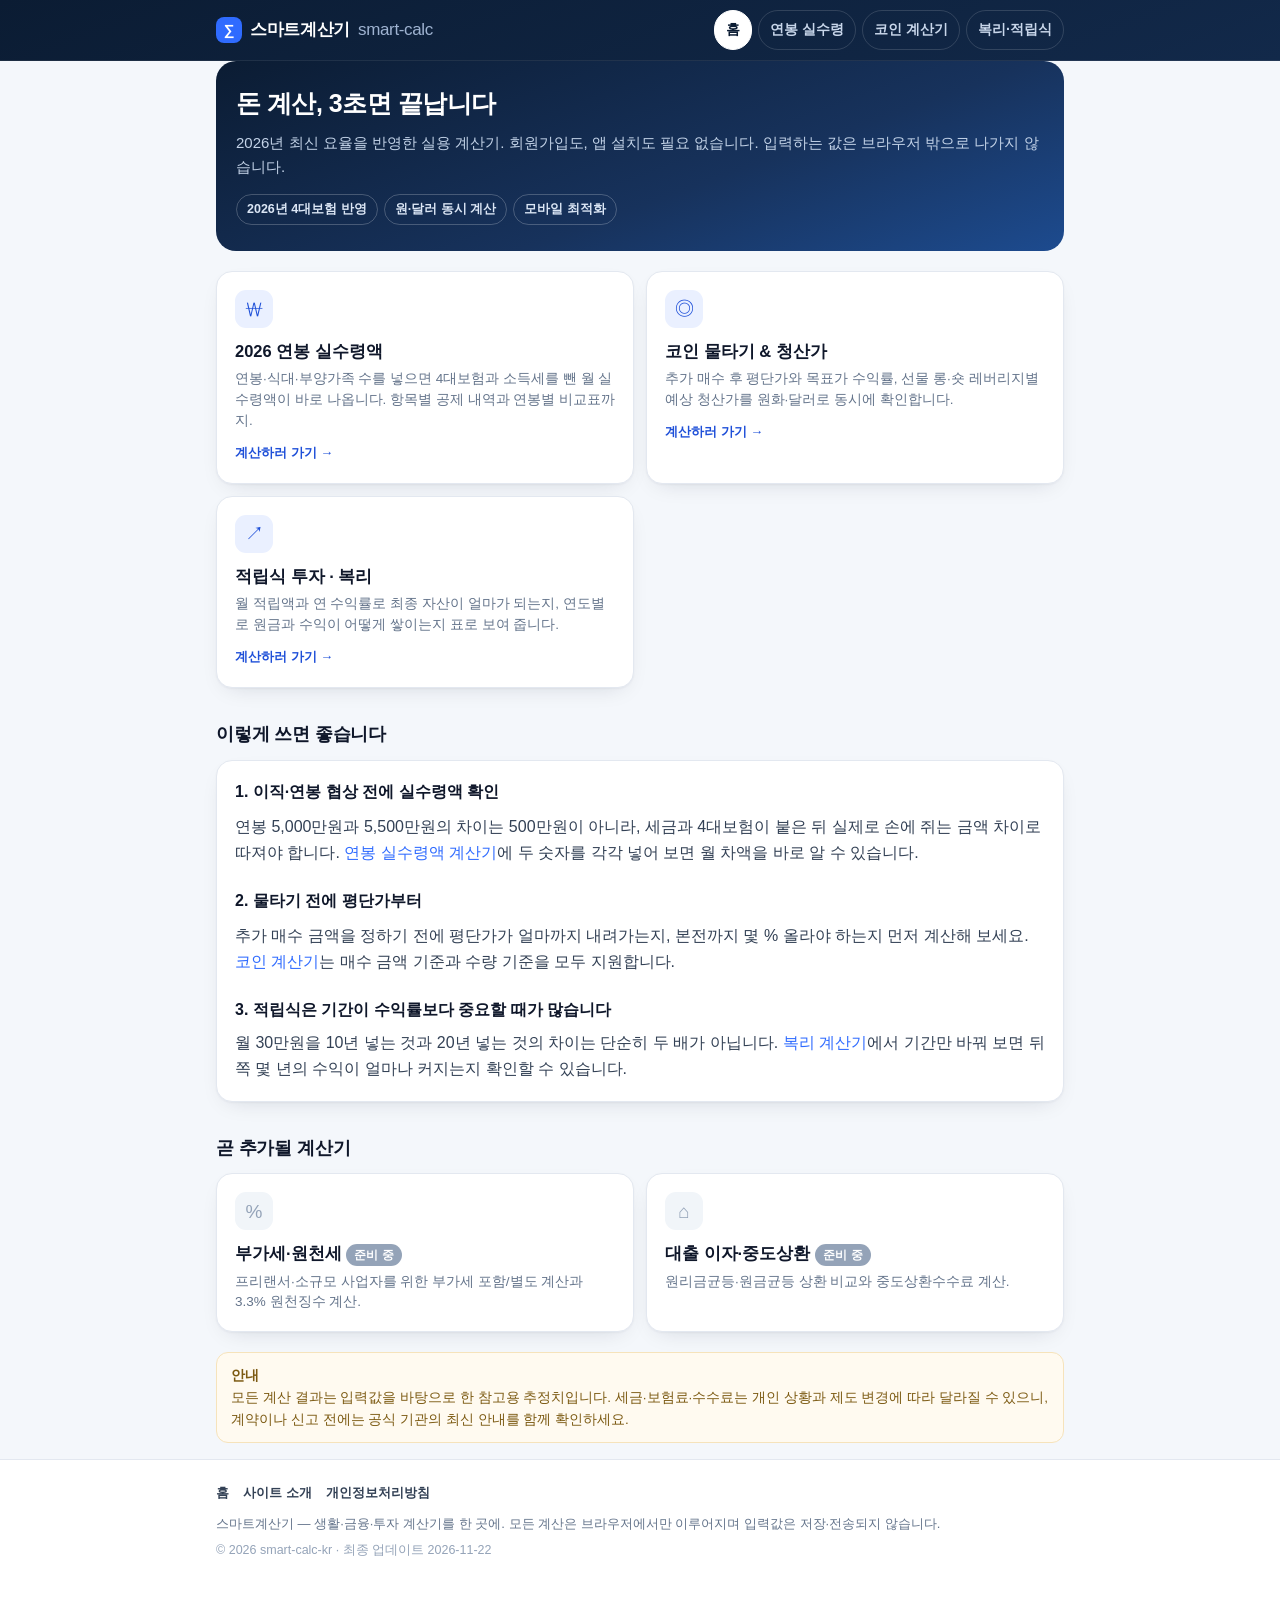
==== index.html @ 88659770 "스마트계산기: 2026 연봉 실수령·코인·복리 계산기 3종과 사이트 골격 추가 - salary: 4대보험(국민연금 9.5%·건강 7.19%·장기요양·고용 0.9%) + 간이세액표 " ====
<!DOCTYPE html>
<html lang="ko">
<head>
<meta charset="utf-8">
<meta name="viewport" content="width=device-width, initial-scale=1">
<title>스마트계산기 — 연봉 실수령액·코인·복리 계산기 모음</title>
<meta name="description" content="연봉 실수령액, 코인 물타기 평단가와 선물 청산가, 적립식 투자 복리까지. 2026년 최신 요율로 바로 계산하는 무료 생활·금융·투자 계산기 3종을 한 화면에서.">
<link rel="canonical" href="https://psh613.github.io/smart-calc-kr/">
<meta name="robots" content="index,follow">
<meta property="og:type" content="website">
<meta property="og:title" content="스마트계산기 — 연봉 실수령액·코인·복리 계산기">
<meta property="og:description" content="2026년 요율 기준 연봉 실수령액, 코인 평단가·청산가, 복리 자산을 무료로 계산하세요.">
<meta property="og:url" content="https://psh613.github.io/smart-calc-kr/">
<meta property="og:site_name" content="스마트계산기">
<meta property="og:locale" content="ko_KR">
<link rel="icon" href="favicon.svg" type="image/svg+xml">
<link rel="stylesheet" href="assets/style.css">
<script type="application/ld+json">
{
  "@context": "https://schema.org",
  "@type": "WebSite",
  "name": "스마트계산기",
  "alternateName": "smart-calc-kr",
  "url": "https://psh613.github.io/smart-calc-kr/",
  "inLanguage": "ko",
  "description": "연봉 실수령액, 코인 평단가·선물 청산가, 적립식 투자 복리 계산기를 제공하는 무료 계산기 사이트."
}
</script>
</head>
<body>
<header class="site-header">
  <div class="wrap header-inner">
    <a class="brand" href="index.html"><span class="brand-mark">∑</span>스마트계산기 <span class="thin">smart-calc</span></a>
    <nav class="site-nav" aria-label="주요 계산기">
      <a href="index.html" aria-current="page">홈</a>
      <a href="salary.html">연봉 실수령</a>
      <a href="crypto.html">코인 계산기</a>
      <a href="compound.html">복리·적립식</a>
    </nav>
  </div>
</header>

<main class="wrap">
  <section class="hero">
    <h1>돈 계산, 3초면 끝납니다</h1>
    <p>2026년 최신 요율을 반영한 실용 계산기. 회원가입도, 앱 설치도 필요 없습니다. 입력하는 값은 브라우저 밖으로 나가지 않습니다.</p>
    <div class="hero-tags"><span>2026년 4대보험 반영</span><span>원·달러 동시 계산</span><span>모바일 최적화</span></div>
  </section>

  <div class="tool-grid">
    <a class="tool" href="salary.html">
      <span class="ico">₩</span>
      <h3>2026 연봉 실수령액</h3>
      <p>연봉·식대·부양가족 수를 넣으면 4대보험과 소득세를 뺀 월 실수령액이 바로 나옵니다. 항목별 공제 내역과 연봉별 비교표까지.</p>
      <span class="go">계산하러 가기 →</span>
    </a>
    <a class="tool" href="crypto.html">
      <span class="ico">◎</span>
      <h3>코인 물타기 &amp; 청산가</h3>
      <p>추가 매수 후 평단가와 목표가 수익률, 선물 롱·숏 레버리지별 예상 청산가를 원화·달러로 동시에 확인합니다.</p>
      <span class="go">계산하러 가기 →</span>
    </a>
    <a class="tool" href="compound.html">
      <span class="ico">↗</span>
      <h3>적립식 투자 · 복리</h3>
      <p>월 적립액과 연 수익률로 최종 자산이 얼마가 되는지, 연도별로 원금과 수익이 어떻게 쌓이는지 표로 보여 줍니다.</p>
      <span class="go">계산하러 가기 →</span>
    </a>
  </div>

  <h2>이렇게 쓰면 좋습니다</h2>
  <div class="card">
    <h3 style="margin-top:0">1. 이직·연봉 협상 전에 실수령액 확인</h3>
    <p>연봉 5,000만원과 5,500만원의 차이는 500만원이 아니라, 세금과 4대보험이 붙은 뒤 실제로 손에 쥐는 금액 차이로 따져야 합니다. <a href="salary.html">연봉 실수령액 계산기</a>에 두 숫자를 각각 넣어 보면 월 차액을 바로 알 수 있습니다.</p>
    <h3>2. 물타기 전에 평단가부터</h3>
    <p>추가 매수 금액을 정하기 전에 평단가가 얼마까지 내려가는지, 본전까지 몇 % 올라야 하는지 먼저 계산해 보세요. <a href="crypto.html">코인 계산기</a>는 매수 금액 기준과 수량 기준을 모두 지원합니다.</p>
    <h3 style="margin-bottom:6px">3. 적립식은 기간이 수익률보다 중요할 때가 많습니다</h3>
    <p style="margin-bottom:0">월 30만원을 10년 넣는 것과 20년 넣는 것의 차이는 단순히 두 배가 아닙니다. <a href="compound.html">복리 계산기</a>에서 기간만 바꿔 보면 뒤쪽 몇 년의 수익이 얼마나 커지는지 확인할 수 있습니다.</p>
  </div>

  <h2>곧 추가될 계산기</h2>
  <div class="tool-grid">
    <div class="tool" style="cursor:default">
      <span class="ico" style="background:#f1f5f9;color:#94a3b8">%</span>
      <h3>부가세·원천세 <span class="pill gray">준비 중</span></h3>
      <p>프리랜서·소규모 사업자를 위한 부가세 포함/별도 계산과 3.3% 원천징수 계산.</p>
    </div>
    <div class="tool" style="cursor:default">
      <span class="ico" style="background:#f1f5f9;color:#94a3b8">⌂</span>
      <h3>대출 이자·중도상환 <span class="pill gray">준비 중</span></h3>
      <p>원리금균등·원금균등 상환 비교와 중도상환수수료 계산.</p>
    </div>
  </div>

  <div class="notice" style="margin-top:20px">
    <strong>안내</strong><br>
    모든 계산 결과는 입력값을 바탕으로 한 참고용 추정치입니다. 세금·보험료·수수료는 개인 상황과 제도 변경에 따라 달라질 수 있으니, 계약이나 신고 전에는 공식 기관의 최신 안내를 함께 확인하세요.
  </div>
</main>

<footer class="site-footer">
  <div class="wrap">
    <nav class="footer-nav" aria-label="사이트 정보">
      <a href="index.html">홈</a>
      <a href="about.html">사이트 소개</a>
      <a href="privacy.html">개인정보처리방침</a>
    </nav>
    <p>스마트계산기 — 생활·금융·투자 계산기를 한 곳에. 모든 계산은 브라우저에서만 이루어지며 입력값은 저장·전송되지 않습니다.</p>
    <p class="copy">© <span id="year">2026</span> smart-calc-kr · 최종 업데이트 2026-11-22</p>
  </div>
</footer>

<script>document.getElementById('year').textContent = new Date().getFullYear();</script>
</body>
</html>
---- assets/style.css ----
/* smart-calc-kr — 공용 스타일 (모바일 우선) */
:root{
  --navy:#0b1c33;
  --navy-2:#12294a;
  --ink:#0f172a;
  --body:#334155;
  --muted:#64748b;
  --line:#e3e8f0;
  --bg:#f4f7fb;
  --card:#ffffff;
  --accent:#2f6bff;
  --accent-dark:#1e4fd8;
  --accent-soft:#eaf0ff;
  --green:#0e9f6e;
  --red:#e0435c;
  --amber:#b45309;
  --radius:16px;
  --shadow:0 1px 2px rgba(15,23,42,.04), 0 8px 24px -12px rgba(15,23,42,.18);
}
*{box-sizing:border-box}
html{-webkit-text-size-adjust:100%}
body{
  margin:0;
  background:var(--bg);
  color:var(--body);
  font-family:-apple-system,BlinkMacSystemFont,"Apple SD Gothic Neo","Pretendard","Malgun Gothic","Segoe UI",Roboto,"Helvetica Neue",Arial,sans-serif;
  font-size:16px;
  line-height:1.65;
  -webkit-font-smoothing:antialiased;
}
a{color:var(--accent);text-decoration:none}
a:hover{text-decoration:underline}
.wrap{width:100%;max-width:880px;margin:0 auto;padding:0 16px}

/* ── 헤더 ───────────────────────────────────────────── */
.site-header{
  background:linear-gradient(160deg,var(--navy) 0%,var(--navy-2) 100%);
  color:#fff;
  border-bottom:1px solid rgba(255,255,255,.08);
}
.header-inner{display:flex;align-items:center;justify-content:space-between;gap:12px;min-height:60px;padding-top:10px;padding-bottom:10px;flex-wrap:wrap}
.brand{display:inline-flex;align-items:center;gap:8px;color:#fff;font-weight:800;font-size:17px;letter-spacing:-.02em}
.brand:hover{text-decoration:none}
.brand-mark{
  display:inline-flex;align-items:center;justify-content:center;
  width:26px;height:26px;border-radius:8px;
  background:var(--accent);color:#fff;font-size:15px;font-weight:800;
}
.brand .thin{font-weight:500;color:#9fb3d1}
.site-nav{display:flex;gap:6px;flex-wrap:wrap}
.site-nav a{
  color:#c8d6ea;font-size:14px;font-weight:600;
  padding:7px 11px;border-radius:999px;border:1px solid rgba(255,255,255,.14);
  white-space:nowrap;
}
.site-nav a:hover{background:rgba(255,255,255,.08);color:#fff;text-decoration:none}
.site-nav a[aria-current="page"]{background:#fff;color:var(--navy);border-color:#fff}

/* ── 본문 ───────────────────────────────────────────── */
main{padding:22px 0 40px}
.page-head{margin:0 0 18px}
.eyebrow{
  display:inline-block;font-size:12px;font-weight:700;letter-spacing:.04em;
  color:var(--accent-dark);background:var(--accent-soft);
  padding:4px 10px;border-radius:999px;margin-bottom:10px;
}
h1{font-size:23px;line-height:1.34;letter-spacing:-.02em;color:var(--ink);margin:0 0 8px;font-weight:800}
.lede{margin:0;font-size:15px;color:var(--muted)}
h2{font-size:18px;letter-spacing:-.01em;color:var(--ink);margin:32px 0 10px;font-weight:800}
h3{font-size:16px;color:var(--ink);margin:22px 0 8px;font-weight:700}
p{margin:0 0 12px}
ul,ol{margin:0 0 14px;padding-left:20px}
li{margin:3px 0}

.card{
  background:var(--card);border:1px solid var(--line);border-radius:var(--radius);
  box-shadow:var(--shadow);padding:18px;margin:0 0 16px;
}
.card + .card{margin-top:14px}
.card-tight{padding:14px}

/* ── 폼 ─────────────────────────────────────────────── */
.field{margin-bottom:14px}
.field:last-child{margin-bottom:0}
.field label,.field .label{display:block;font-size:14px;font-weight:700;color:var(--ink);margin-bottom:6px}
.field .hint{display:block;font-size:12.5px;color:var(--muted);font-weight:400;margin-top:3px;line-height:1.5}
.input-wrap{position:relative;display:flex;align-items:center}
input[type=number],input[type=text],select{
  width:100%;appearance:none;background:#fff;color:var(--ink);
  border:1.5px solid var(--line);border-radius:12px;
  padding:12px 14px;font-size:17px;font-weight:700;
  font-variant-numeric:tabular-nums;
  font-family:inherit;
  transition:border-color .15s,box-shadow .15s;
}
select{font-size:16px;font-weight:600;background-image:none}
input[type=number]:focus,input[type=text]:focus,select:focus{
  outline:none;border-color:var(--accent);box-shadow:0 0 0 3px rgba(47,107,255,.14);
}
input.unit{padding-right:44px}
.unit-suffix{
  position:absolute;right:14px;font-size:14px;font-weight:700;color:var(--muted);pointer-events:none;
}
.chips{display:flex;gap:6px;flex-wrap:wrap;margin-top:8px}
.chip{
  border:1px solid var(--line);background:#fff;color:var(--body);
  border-radius:999px;padding:6px 11px;font-size:13px;font-weight:600;
  cursor:pointer;font-family:inherit;
}
.chip:hover{border-color:var(--accent);color:var(--accent-dark);background:var(--accent-soft)}
.chip[aria-pressed="true"]{background:var(--accent);border-color:var(--accent);color:#fff}
.grid-2{display:grid;grid-template-columns:1fr;gap:0 14px}
@media(min-width:620px){.grid-2{grid-template-columns:1fr 1fr}}
.segmented{display:inline-flex;background:#f1f5f9;border-radius:12px;padding:4px;gap:4px;width:100%}
.segmented button{
  flex:1;border:0;background:transparent;color:var(--body);
  font-family:inherit;font-size:14px;font-weight:700;padding:9px 10px;border-radius:9px;cursor:pointer;
}
.segmented button[aria-pressed="true"]{background:#fff;color:var(--navy);box-shadow:0 1px 3px rgba(15,23,42,.14)}

/* ── 결과 ───────────────────────────────────────────── */
.result{
  background:linear-gradient(160deg,var(--navy) 0%,#17325c 100%);
  color:#fff;border-radius:var(--radius);padding:20px;margin:0 0 16px;
  box-shadow:0 12px 30px -18px rgba(11,28,51,.7);
}
.result .result-label{display:block;font-size:13.5px;font-weight:600;color:#9fb3d1;letter-spacing:.01em}
.result .result-value{
  display:block;font-size:33px;font-weight:800;letter-spacing:-.03em;line-height:1.2;
  font-variant-numeric:tabular-nums;margin:6px 0 2px;word-break:break-all;
}
.result .result-value small{font-size:17px;font-weight:700;margin-left:2px;color:#c9d7ea}
.result .result-sub{display:block;font-size:14px;color:#a9bcd6;font-variant-numeric:tabular-nums}
.result-grid{display:grid;grid-template-columns:1fr 1fr;gap:10px;margin-top:16px;padding-top:14px;border-top:1px solid rgba(255,255,255,.14)}
.result-grid div span{display:block;font-size:12.5px;color:#9fb3d1;font-weight:600}
.result-grid div strong{display:block;font-size:16px;font-weight:800;font-variant-numeric:tabular-nums;color:#fff;margin-top:2px}

/* ── 표 ─────────────────────────────────────────────── */
.table-wrap{overflow-x:auto;-webkit-overflow-scrolling:touch;margin:0 -4px}
table{width:100%;border-collapse:collapse;font-size:14.5px;font-variant-numeric:tabular-nums}
caption{text-align:left;font-size:13px;color:var(--muted);padding:0 4px 8px}
th,td{padding:9px 8px;border-bottom:1px solid var(--line);text-align:right;white-space:nowrap}
th:first-child,td:first-child{text-align:left;white-space:normal}
thead th{font-size:12.5px;color:var(--muted);font-weight:700;border-bottom:1.5px solid var(--line);background:#fafbfe}
tbody tr:last-child td{border-bottom:0}
tr.total td{font-weight:800;color:var(--ink);background:#f8faff;border-top:1.5px solid var(--line)}
tr.muted td{color:var(--muted)}
.data-note{font-size:12.5px;color:var(--muted);margin:10px 0 0;line-height:1.55}

/* ── 허브 카드 ──────────────────────────────────────── */
.hero{
  background:linear-gradient(160deg,var(--navy) 0%,#17325c 60%,#1d4b8f 100%);
  color:#fff;border-radius:20px;padding:26px 20px;margin:0 0 20px;
}
.hero h1{color:#fff;font-size:25px;margin:0 0 10px}
.hero p{color:#c3d3e8;font-size:15px;margin:0}
.hero .hero-tags{display:flex;gap:6px;flex-wrap:wrap;margin-top:14px}
.hero .hero-tags span{font-size:12.5px;font-weight:700;color:#dbe6f5;border:1px solid rgba(255,255,255,.22);border-radius:999px;padding:4px 10px}
.tool-grid{display:grid;grid-template-columns:1fr;gap:12px}
@media(min-width:620px){.tool-grid{grid-template-columns:1fr 1fr}}
.tool{
  display:block;background:#fff;border:1px solid var(--line);border-radius:var(--radius);
  padding:18px;box-shadow:var(--shadow);color:inherit;
  transition:transform .15s,box-shadow .15s,border-color .15s;
}
.tool:hover{text-decoration:none;transform:translateY(-2px);border-color:#c9d8f7;box-shadow:0 14px 28px -18px rgba(15,23,42,.35)}
.tool .ico{
  display:inline-flex;align-items:center;justify-content:center;width:38px;height:38px;
  border-radius:11px;background:var(--accent-soft);color:var(--accent-dark);font-size:19px;margin-bottom:10px;
}
.tool h3{margin:0 0 4px;font-size:16.5px;color:var(--ink)}
.tool p{margin:0;font-size:13.5px;color:var(--muted);line-height:1.55}
.tool .go{display:inline-block;margin-top:10px;font-size:13px;font-weight:700;color:var(--accent-dark)}

/* ── FAQ ────────────────────────────────────────────── */
details.faq{background:#fff;border:1px solid var(--line);border-radius:12px;padding:0;margin:0 0 8px;box-shadow:none}
details.faq summary{
  cursor:pointer;padding:13px 15px;font-weight:700;color:var(--ink);font-size:14.5px;
  list-style:none;display:flex;justify-content:space-between;gap:12px;align-items:center;
}
details.faq summary::-webkit-details-marker{display:none}
details.faq summary::after{content:"+";color:var(--muted);font-weight:800;font-size:18px;line-height:1}
details.faq[open] summary::after{content:"−"}
details.faq .faq-body{padding:0 15px 14px;font-size:14px;color:var(--body)}
details.faq .faq-body p:last-child{margin-bottom:0}

.notice{
  background:#fffaf0;border:1px solid #f6e3bb;border-radius:12px;
  padding:12px 14px;font-size:13.5px;color:#7c5a12;margin:0 0 16px;line-height:1.6;
}
.notice strong{color:#7c5a12}
.pill{display:inline-block;font-size:11.5px;font-weight:800;letter-spacing:.02em;color:#fff;background:var(--green);border-radius:999px;padding:2px 8px;vertical-align:middle}
.pill.gray{background:#94a3b8}

/* ── 푸터 ───────────────────────────────────────────── */
.site-footer{
  border-top:1px solid var(--line);background:#fff;padding:22px 0 34px;font-size:13px;color:var(--muted);
}
.site-footer .footer-nav{display:flex;gap:14px;flex-wrap:wrap;margin-bottom:10px}
.site-footer a{color:var(--body);font-weight:600}
.site-footer p{margin:0 0 6px;line-height:1.6}
.site-footer .copy{color:#94a3b8;font-size:12.5px}
.sr-only{position:absolute;width:1px;height:1px;padding:0;margin:-1px;overflow:hidden;clip:rect(0,0,0,0);white-space:nowrap;border:0}
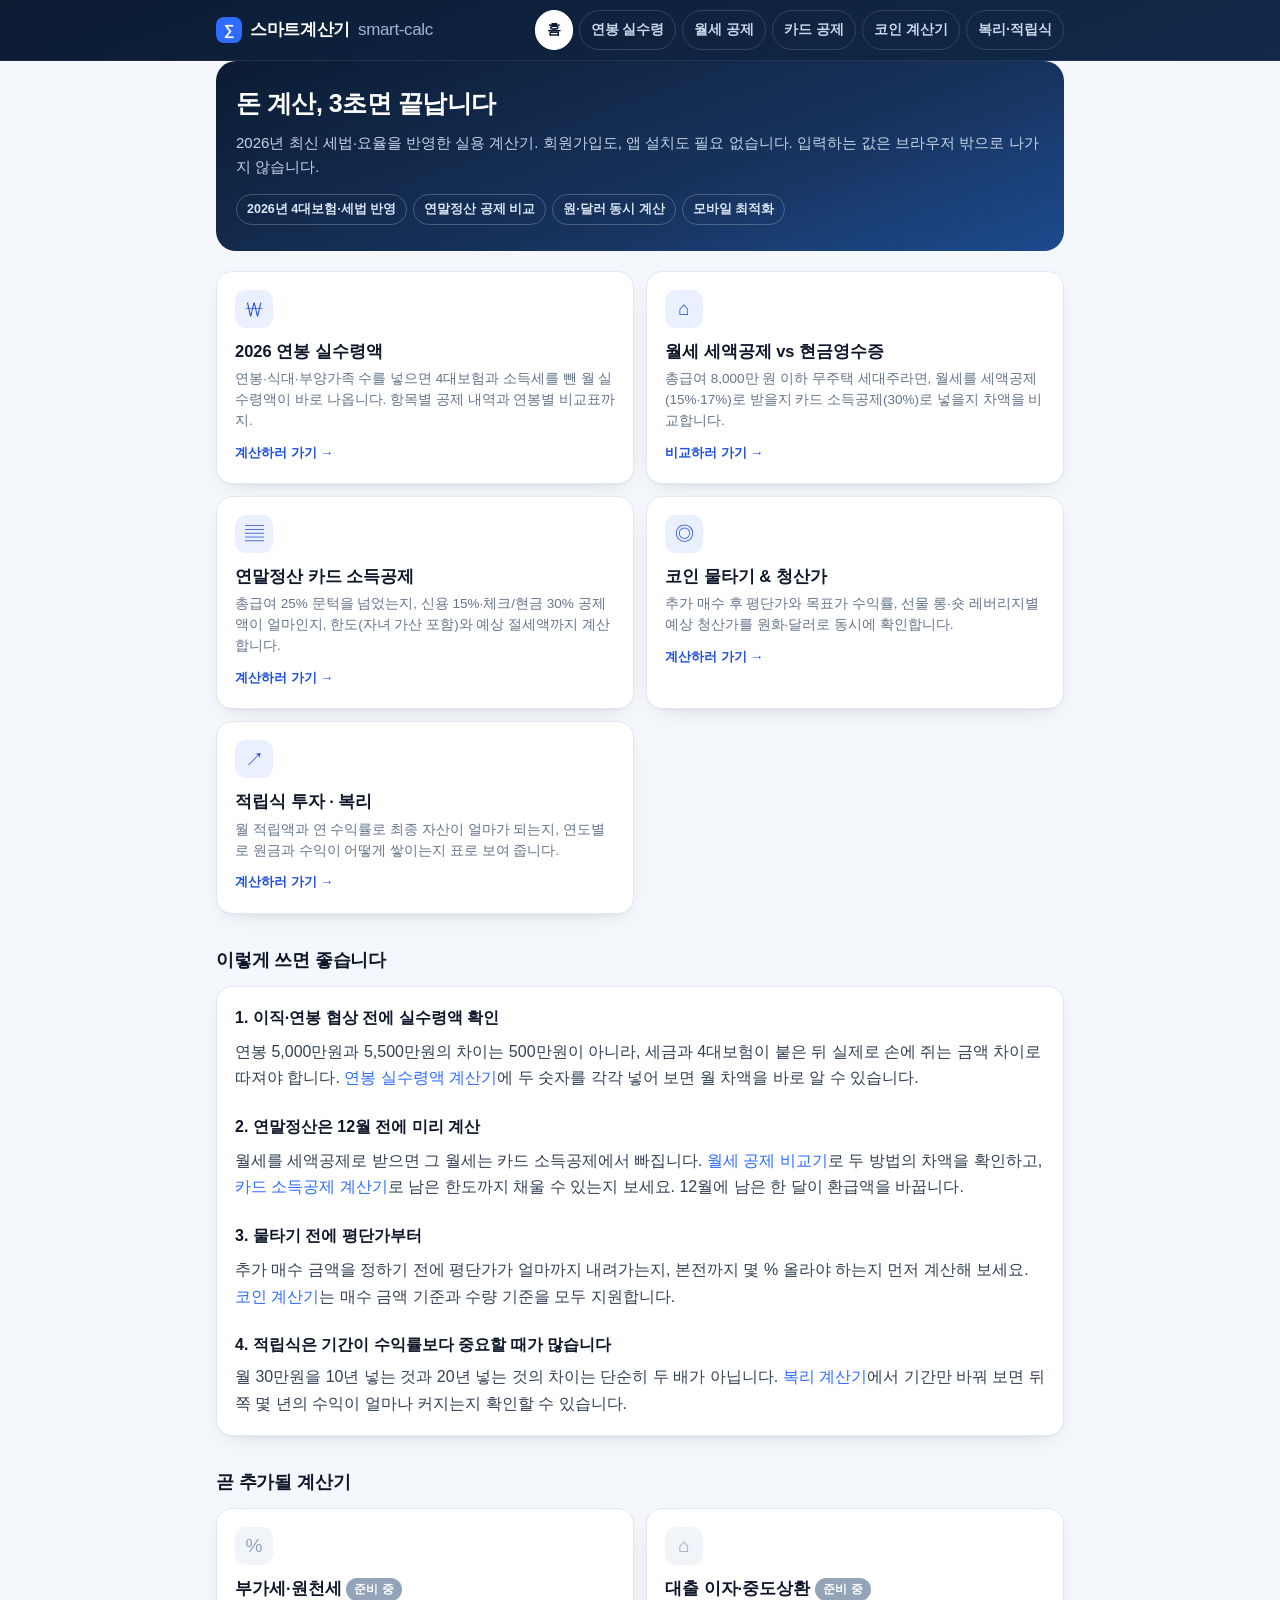
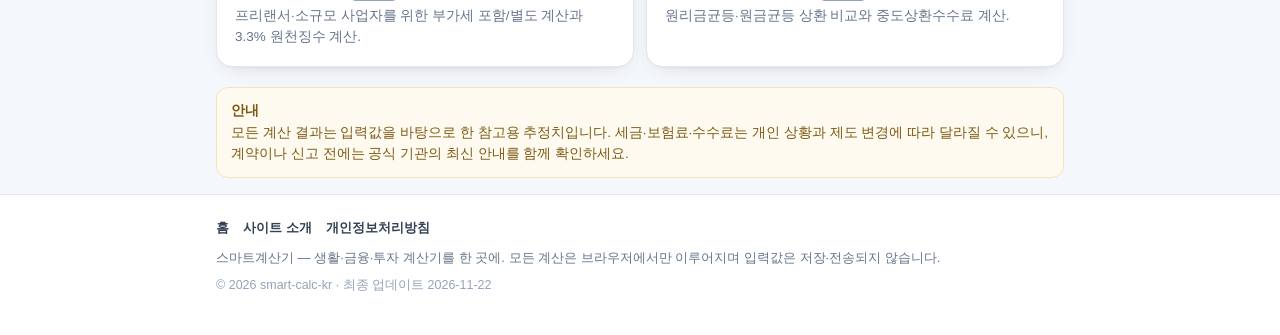
==== commit e0f0c60e: "연말정산 계산기 2종 추가: 월세 세액공제 vs 현금영수증 비교, 카드 소득공제 시뮬레이터 - rent-tax.html: 총급여·연 월세액으로 월세 세액공제(15%/17%, 연 1" ====
--- a/index.html
+++ b/index.html
@@ -3,14 +3,14 @@
 <head>
 <meta charset="utf-8">
 <meta name="viewport" content="width=device-width, initial-scale=1">
-<title>스마트계산기 — 연봉 실수령액·코인·복리 계산기 모음</title>
-<meta name="description" content="연봉 실수령액, 코인 물타기 평단가와 선물 청산가, 적립식 투자 복리까지. 2026년 최신 요율로 바로 계산하는 무료 생활·금융·투자 계산기 3종을 한 화면에서.">
-<link rel="canonical" href="https://psh613.github.io/smart-calc-kr/">
+<title>스마트계산기 — 연봉 실수령액·연말정산·코인·복리 계산기 모음</title>
+<meta name="description" content="연봉 실수령액, 월세 세액공제 vs 현금영수증, 카드 소득공제, 코인 물타기·선물 청산가, 적립식 복리까지. 2026년 최신 세법·요율로 바로 계산하는 무료 생활·금융·투자 계산기 5종을 한 화면에서.">
+<link rel="canonical" href="https://smart-calc-kr.pages.dev/">
 <meta name="robots" content="index,follow">
 <meta property="og:type" content="website">
-<meta property="og:title" content="스마트계산기 — 연봉 실수령액·코인·복리 계산기">
-<meta property="og:description" content="2026년 요율 기준 연봉 실수령액, 코인 평단가·청산가, 복리 자산을 무료로 계산하세요.">
-<meta property="og:url" content="https://psh613.github.io/smart-calc-kr/">
+<meta property="og:title" content="스마트계산기 — 연봉 실수령액·연말정산·코인·복리 계산기">
+<meta property="og:description" content="2026년 요율 기준 연봉 실수령액, 연말정산 공제, 코인 평단가·청산가, 복리 자산을 무료로 계산하세요.">
+<meta property="og:url" content="https://smart-calc-kr.pages.dev/">
 <meta property="og:site_name" content="스마트계산기">
 <meta property="og:locale" content="ko_KR">
 <link rel="icon" href="favicon.svg" type="image/svg+xml">
@@ -21,9 +21,9 @@
   "@type": "WebSite",
   "name": "스마트계산기",
   "alternateName": "smart-calc-kr",
-  "url": "https://psh613.github.io/smart-calc-kr/",
+  "url": "https://smart-calc-kr.pages.dev/",
   "inLanguage": "ko",
-  "description": "연봉 실수령액, 코인 평단가·선물 청산가, 적립식 투자 복리 계산기를 제공하는 무료 계산기 사이트."
+  "description": "연봉 실수령액, 연말정산 월세·카드 공제, 코인 평단가·선물 청산가, 적립식 투자 복리 계산기를 제공하는 무료 계산기 사이트."
 }
 </script>
 </head>
@@ -34,6 +34,8 @@
     <nav class="site-nav" aria-label="주요 계산기">
       <a href="index.html" aria-current="page">홈</a>
       <a href="salary.html">연봉 실수령</a>
+      <a href="rent-tax.html">월세 공제</a>
+      <a href="card-tax.html">카드 공제</a>
       <a href="crypto.html">코인 계산기</a>
       <a href="compound.html">복리·적립식</a>
     </nav>
@@ -43,8 +45,8 @@
 <main class="wrap">
   <section class="hero">
     <h1>돈 계산, 3초면 끝납니다</h1>
-    <p>2026년 최신 요율을 반영한 실용 계산기. 회원가입도, 앱 설치도 필요 없습니다. 입력하는 값은 브라우저 밖으로 나가지 않습니다.</p>
-    <div class="hero-tags"><span>2026년 4대보험 반영</span><span>원·달러 동시 계산</span><span>모바일 최적화</span></div>
+    <p>2026년 최신 세법·요율을 반영한 실용 계산기. 회원가입도, 앱 설치도 필요 없습니다. 입력하는 값은 브라우저 밖으로 나가지 않습니다.</p>
+    <div class="hero-tags"><span>2026년 4대보험·세법 반영</span><span>연말정산 공제 비교</span><span>원·달러 동시 계산</span><span>모바일 최적화</span></div>
   </section>
 
   <div class="tool-grid">
@@ -52,6 +54,18 @@
       <span class="ico">₩</span>
       <h3>2026 연봉 실수령액</h3>
       <p>연봉·식대·부양가족 수를 넣으면 4대보험과 소득세를 뺀 월 실수령액이 바로 나옵니다. 항목별 공제 내역과 연봉별 비교표까지.</p>
+      <span class="go">계산하러 가기 →</span>
+    </a>
+    <a class="tool" href="rent-tax.html">
+      <span class="ico">⌂</span>
+      <h3>월세 세액공제 vs 현금영수증</h3>
+      <p>총급여 8,000만 원 이하 무주택 세대주라면, 월세를 세액공제(15%·17%)로 받을지 카드 소득공제(30%)로 넣을지 차액을 비교합니다.</p>
+      <span class="go">비교하러 가기 →</span>
+    </a>
+    <a class="tool" href="card-tax.html">
+      <span class="ico">▤</span>
+      <h3>연말정산 카드 소득공제</h3>
+      <p>총급여 25% 문턱을 넘었는지, 신용 15%·체크/현금 30% 공제액이 얼마인지, 한도(자녀 가산 포함)와 예상 절세액까지 계산합니다.</p>
       <span class="go">계산하러 가기 →</span>
     </a>
     <a class="tool" href="crypto.html">
@@ -72,9 +86,11 @@
   <div class="card">
     <h3 style="margin-top:0">1. 이직·연봉 협상 전에 실수령액 확인</h3>
     <p>연봉 5,000만원과 5,500만원의 차이는 500만원이 아니라, 세금과 4대보험이 붙은 뒤 실제로 손에 쥐는 금액 차이로 따져야 합니다. <a href="salary.html">연봉 실수령액 계산기</a>에 두 숫자를 각각 넣어 보면 월 차액을 바로 알 수 있습니다.</p>
-    <h3>2. 물타기 전에 평단가부터</h3>
+    <h3>2. 연말정산은 12월 전에 미리 계산</h3>
+    <p>월세를 세액공제로 받으면 그 월세는 카드 소득공제에서 빠집니다. <a href="rent-tax.html">월세 공제 비교기</a>로 두 방법의 차액을 확인하고, <a href="card-tax.html">카드 소득공제 계산기</a>로 남은 한도까지 채울 수 있는지 보세요. 12월에 남은 한 달이 환급액을 바꿉니다.</p>
+    <h3>3. 물타기 전에 평단가부터</h3>
     <p>추가 매수 금액을 정하기 전에 평단가가 얼마까지 내려가는지, 본전까지 몇 % 올라야 하는지 먼저 계산해 보세요. <a href="crypto.html">코인 계산기</a>는 매수 금액 기준과 수량 기준을 모두 지원합니다.</p>
-    <h3 style="margin-bottom:6px">3. 적립식은 기간이 수익률보다 중요할 때가 많습니다</h3>
+    <h3 style="margin-bottom:6px">4. 적립식은 기간이 수익률보다 중요할 때가 많습니다</h3>
     <p style="margin-bottom:0">월 30만원을 10년 넣는 것과 20년 넣는 것의 차이는 단순히 두 배가 아닙니다. <a href="compound.html">복리 계산기</a>에서 기간만 바꿔 보면 뒤쪽 몇 년의 수익이 얼마나 커지는지 확인할 수 있습니다.</p>
   </div>
 
--- a/assets/style.css
+++ b/assets/style.css
@@ -126,7 +126,7 @@
 }
 .result .result-label{display:block;font-size:13.5px;font-weight:600;color:#9fb3d1;letter-spacing:.01em}
 .result .result-value{
-  display:block;font-size:33px;font-weight:800;letter-spacing:-.03em;line-height:1.2;
+  display:block;font-size:clamp(24px,7.2vw,33px);font-weight:800;letter-spacing:-.03em;line-height:1.2;
   font-variant-numeric:tabular-nums;margin:6px 0 2px;word-break:break-all;
 }
 .result .result-value small{font-size:17px;font-weight:700;margin-left:2px;color:#c9d7ea}
@@ -141,6 +141,8 @@
 caption{text-align:left;font-size:13px;color:var(--muted);padding:0 4px 8px}
 th,td{padding:9px 8px;border-bottom:1px solid var(--line);text-align:right;white-space:nowrap}
 th:first-child,td:first-child{text-align:left;white-space:normal}
+/* 마지막 열(설명·산정 기준)은 좁은 화면에서 줄바꿈해 가로 스크롤을 줄인다 */
+td:last-child,th:last-child{white-space:normal}
 thead th{font-size:12.5px;color:var(--muted);font-weight:700;border-bottom:1.5px solid var(--line);background:#fafbfe}
 tbody tr:last-child td{border-bottom:0}
 tr.total td{font-weight:800;color:var(--ink);background:#f8faff;border-top:1.5px solid var(--line)}
@@ -201,3 +203,6 @@
 .site-footer p{margin:0 0 6px;line-height:1.6}
 .site-footer .copy{color:#94a3b8;font-size:12.5px}
 .sr-only{position:absolute;width:1px;height:1px;padding:0;margin:-1px;overflow:hidden;clip:rect(0,0,0,0);white-space:nowrap;border:0}
+
+/* 표 안 보조 설명 (JS가 넣는 작은 글씨) */
+.subnote{display:block;font-size:12px;color:var(--muted);font-weight:400;line-height:1.45;white-space:normal}
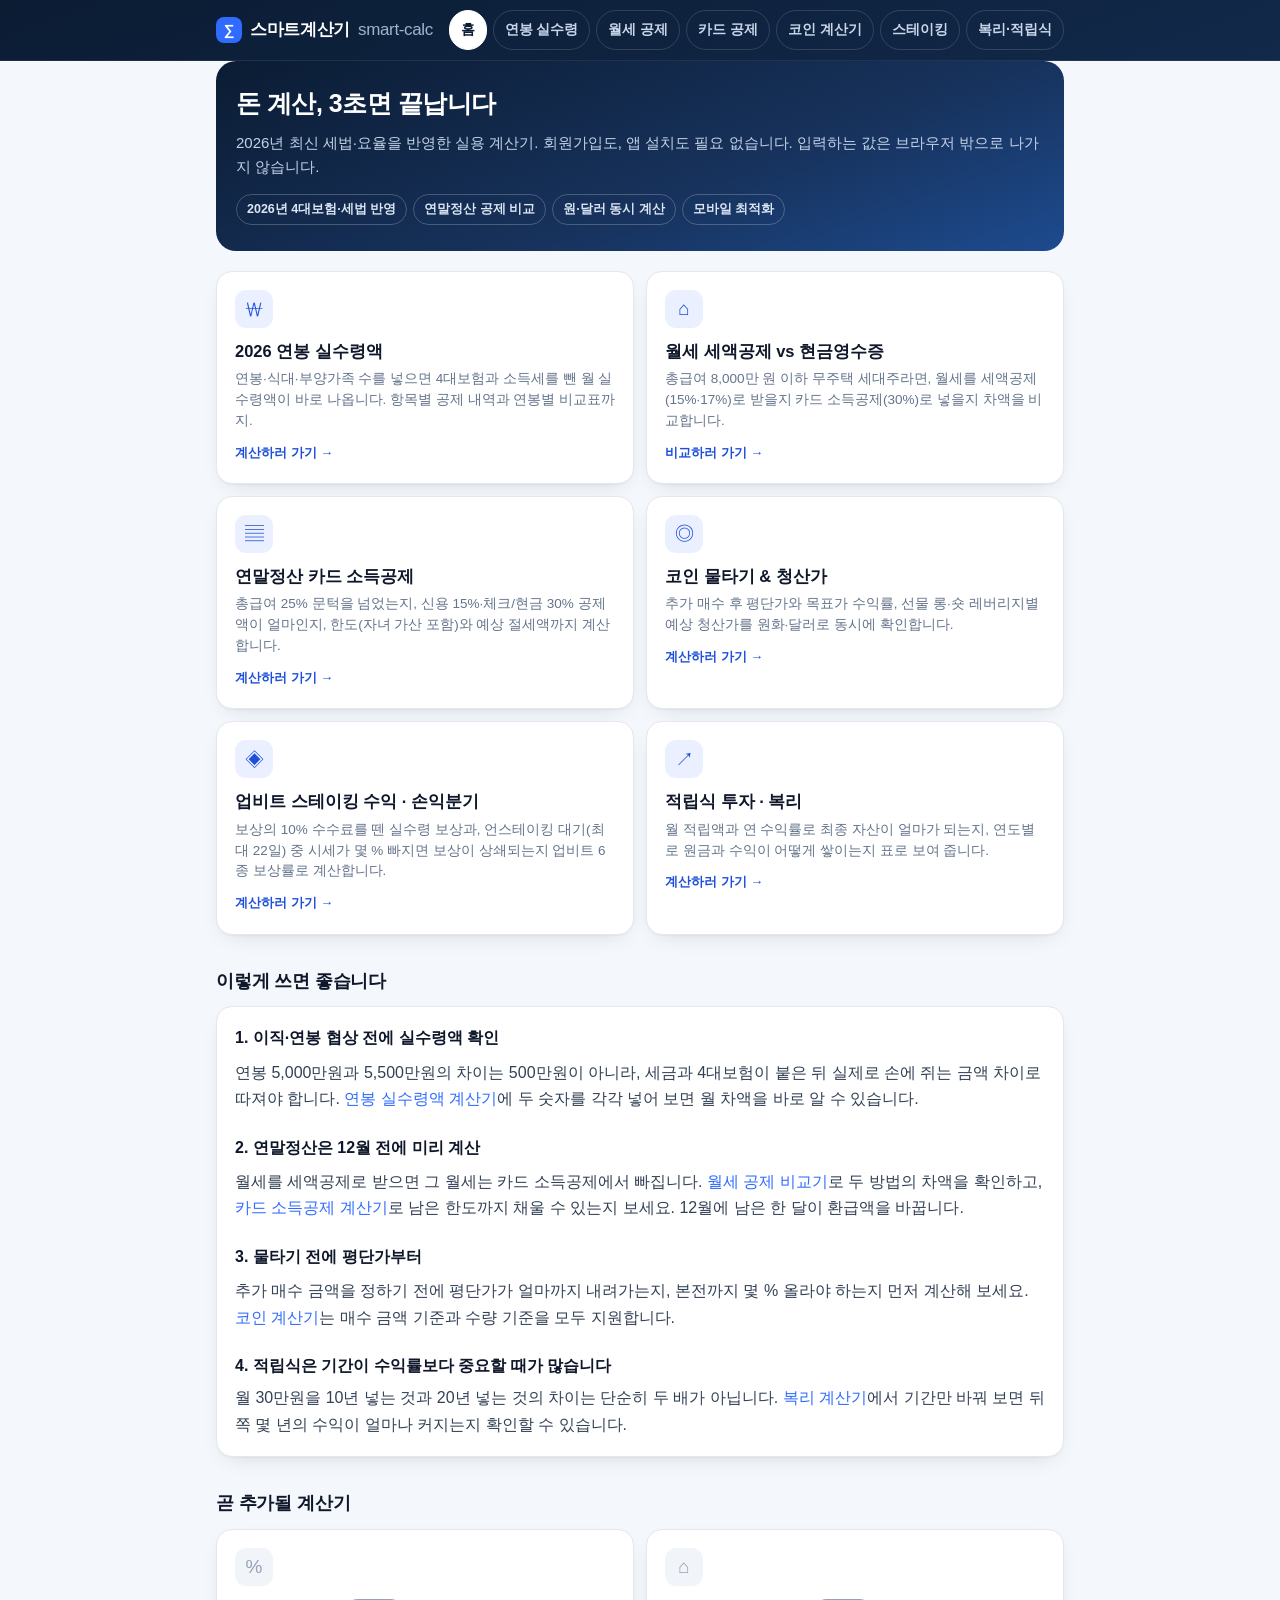
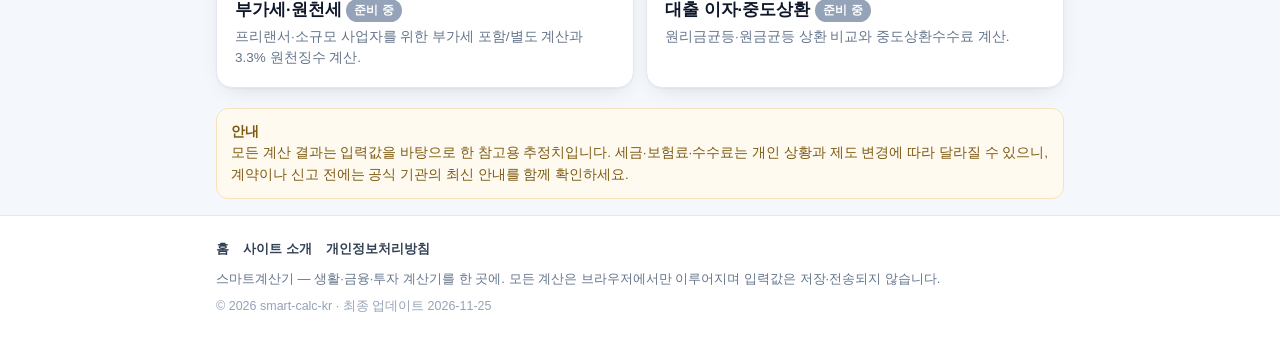
==== commit 2491eb93: "업비트 스테이킹 계산기 추가: 실수령 보상(수수료 10%)·언스테이킹 22일 손익분기 시뮬레이터 - staking.html + assets/staking.js: 6종 보상률·대기기" ====
--- a/index.html
+++ b/index.html
@@ -4,7 +4,7 @@
 <meta charset="utf-8">
 <meta name="viewport" content="width=device-width, initial-scale=1">
 <title>스마트계산기 — 연봉 실수령액·연말정산·코인·복리 계산기 모음</title>
-<meta name="description" content="연봉 실수령액, 월세 세액공제 vs 현금영수증, 카드 소득공제, 코인 물타기·선물 청산가, 적립식 복리까지. 2026년 최신 세법·요율로 바로 계산하는 무료 생활·금융·투자 계산기 5종을 한 화면에서.">
+<meta name="description" content="연봉 실수령액, 월세 세액공제 vs 현금영수증, 카드 소득공제, 코인 물타기·선물 청산가, 업비트 스테이킹 수익, 적립식 복리까지. 2026년 최신 세법·요율로 바로 계산하는 무료 생활·금융·투자 계산기 6종을 한 화면에서.">
 <link rel="canonical" href="https://smart-calc-kr.pages.dev/">
 <meta name="robots" content="index,follow">
 <meta property="og:type" content="website">
@@ -37,6 +37,7 @@
       <a href="rent-tax.html">월세 공제</a>
       <a href="card-tax.html">카드 공제</a>
       <a href="crypto.html">코인 계산기</a>
+      <a href="staking.html">스테이킹</a>
       <a href="compound.html">복리·적립식</a>
     </nav>
   </div>
@@ -72,6 +73,12 @@
       <span class="ico">◎</span>
       <h3>코인 물타기 &amp; 청산가</h3>
       <p>추가 매수 후 평단가와 목표가 수익률, 선물 롱·숏 레버리지별 예상 청산가를 원화·달러로 동시에 확인합니다.</p>
+      <span class="go">계산하러 가기 →</span>
+    </a>
+    <a class="tool" href="staking.html">
+      <span class="ico">◈</span>
+      <h3>업비트 스테이킹 수익 · 손익분기</h3>
+      <p>보상의 10% 수수료를 뗀 실수령 보상과, 언스테이킹 대기(최대 22일) 중 시세가 몇 % 빠지면 보상이 상쇄되는지 업비트 6종 보상률로 계산합니다.</p>
       <span class="go">계산하러 가기 →</span>
     </a>
     <a class="tool" href="compound.html">
@@ -122,7 +129,7 @@
       <a href="privacy.html">개인정보처리방침</a>
     </nav>
     <p>스마트계산기 — 생활·금융·투자 계산기를 한 곳에. 모든 계산은 브라우저에서만 이루어지며 입력값은 저장·전송되지 않습니다.</p>
-    <p class="copy">© <span id="year">2026</span> smart-calc-kr · 최종 업데이트 2026-11-22</p>
+    <p class="copy">© <span id="year">2026</span> smart-calc-kr · 최종 업데이트 2026-11-25</p>
   </div>
 </footer>
 
